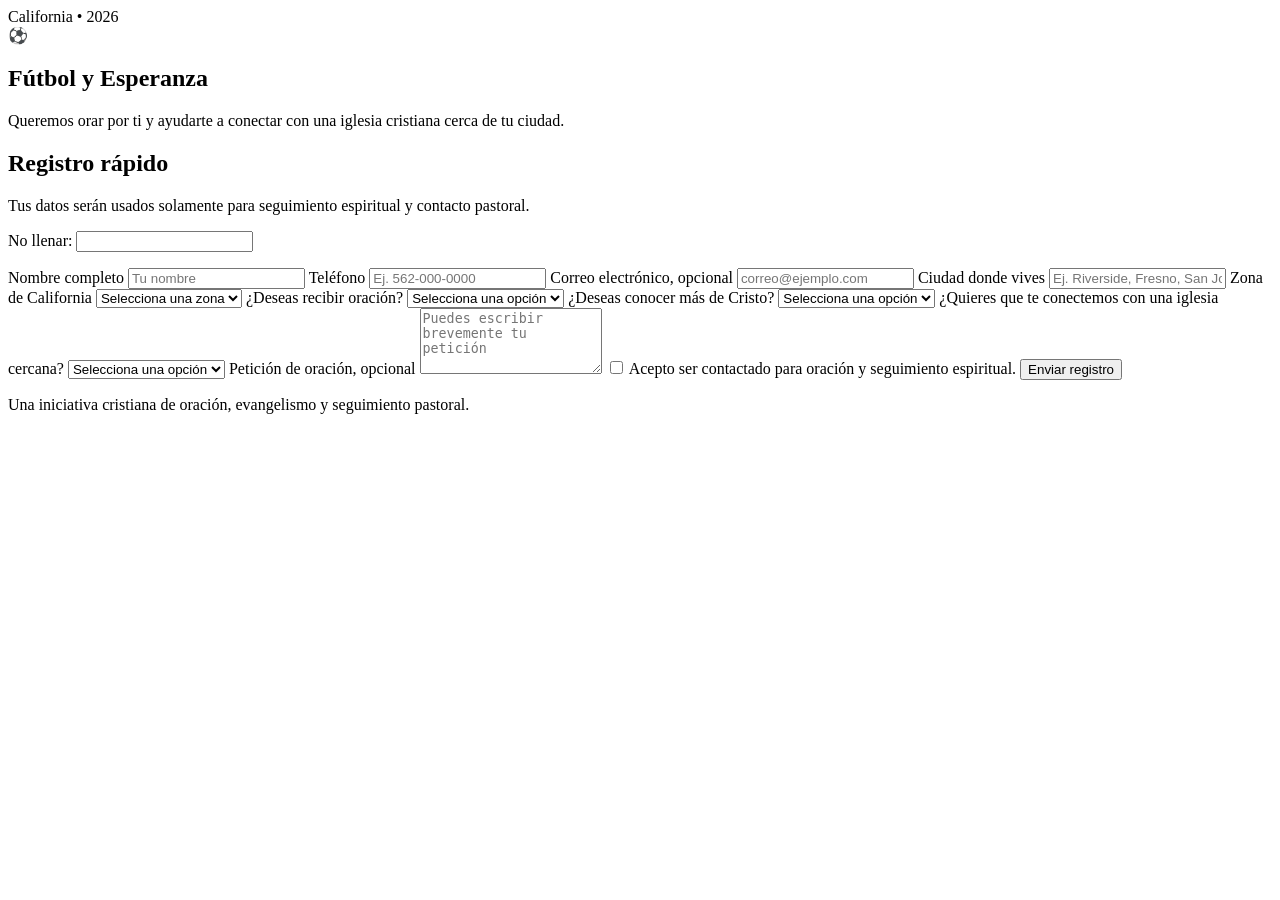
==== index.html @ f5dc72fe "Create index.html for registration page This HTML file serves as a registration page for a Christian" ====
<!DOCTYPE html>
<html lang="es">
<head>
  <meta charset="UTF-8" />
  <meta name="viewport" content="width=device-width, initial-scale=1.0" />

  <title>Fútbol y Esperanza 2026</title>
  <meta name="description" content="Registro evangelístico para conectar personas con oración, seguimiento espiritual e iglesias cristianas en California." />

  <link rel="stylesheet" href="styles.css" />
</head>

<body>
  <main class="app-shell">
    <section class="hero">
      <div class="badge">California • 2026</div>

      <div class="ball-icon" aria-hidden="true">⚽</div>

      <h1>Fútbol y Esperanza</h1>

      <p class="subtitle">
        Queremos orar por ti y ayudarte a conectar con una iglesia cristiana cerca de tu ciudad.
      </p>
    </section>

    <section class="card">
      <h2>Registro rápido</h2>
      <p class="small-text">
        Tus datos serán usados solamente para seguimiento espiritual y contacto pastoral.
      </p>

      <form name="registro-evangelismo"
            method="POST"
            data-netlify="true"
            netlify-honeypot="bot-field"
            action="/gracias.html">

        <input type="hidden" name="form-name" value="registro-evangelismo" />

        <p class="hidden">
          <label>No llenar: <input name="bot-field" /></label>
        </p>

        <label for="nombre">Nombre completo</label>
        <input id="nombre" name="nombre" type="text" placeholder="Tu nombre" required />

        <label for="telefono">Teléfono</label>
        <input id="telefono" name="telefono" type="tel" placeholder="Ej. 562-000-0000" required />

        <label for="email">Correo electrónico, opcional</label>
        <input id="email" name="email" type="email" placeholder="correo@ejemplo.com" />

        <label for="ciudad">Ciudad donde vives</label>
        <input id="ciudad" name="ciudad" type="text" placeholder="Ej. Riverside, Fresno, San José" required />

        <label for="zona">Zona de California</label>
        <select id="zona" name="zona_california" required>
          <option value="">Selecciona una zona</option>
          <option value="Norte de California">Norte de California</option>
          <option value="Centro de California">Centro de California</option>
          <option value="Sur de California">Sur de California</option>
          <option value="No estoy seguro">No estoy seguro</option>
        </select>

        <label for="oracion">¿Deseas recibir oración?</label>
        <select id="oracion" name="desea_oracion" required>
          <option value="">Selecciona una opción</option>
          <option value="Sí">Sí</option>
          <option value="No">No</option>
        </select>

        <label for="cristo">¿Deseas conocer más de Cristo?</label>
        <select id="cristo" name="desea_conocer_cristo" required>
          <option value="">Selecciona una opción</option>
          <option value="Sí">Sí</option>
          <option value="No">No</option>
        </select>

        <label for="iglesia">¿Quieres que te conectemos con una iglesia cercana?</label>
        <select id="iglesia" name="desea_conexion_iglesia" required>
          <option value="">Selecciona una opción</option>
          <option value="Sí">Sí</option>
          <option value="No">No</option>
        </select>

        <label for="peticion">Petición de oración, opcional</label>
        <textarea id="peticion" name="peticion_oracion" rows="4" placeholder="Puedes escribir brevemente tu petición"></textarea>

        <label class="checkbox">
          <input type="checkbox" name="consentimiento_contacto" value="Sí" required />
          Acepto ser contactado para oración y seguimiento espiritual.
        </label>

        <button type="submit">Enviar registro</button>
      </form>
    </section>

    <footer>
      <p>Una iniciativa cristiana de oración, evangelismo y seguimiento pastoral.</p>
    </footer>
  </main>
</body>
</html>
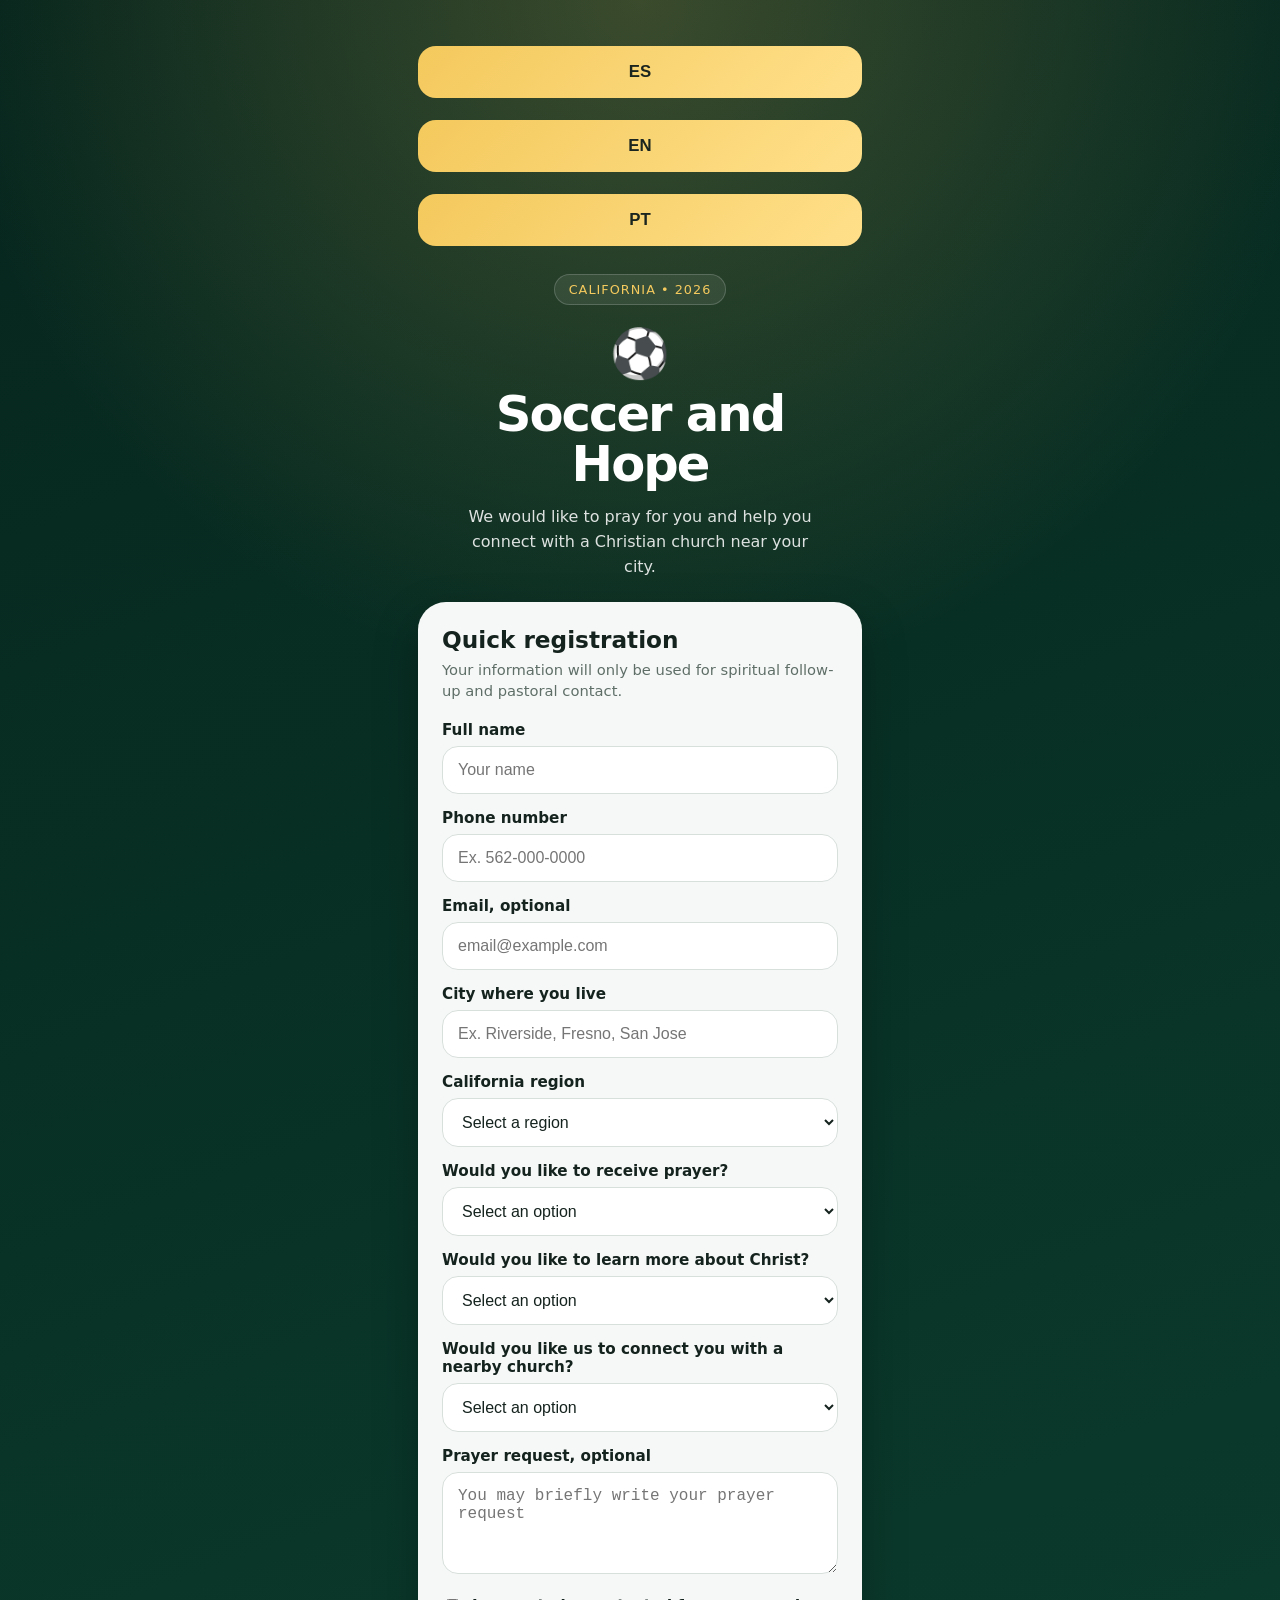
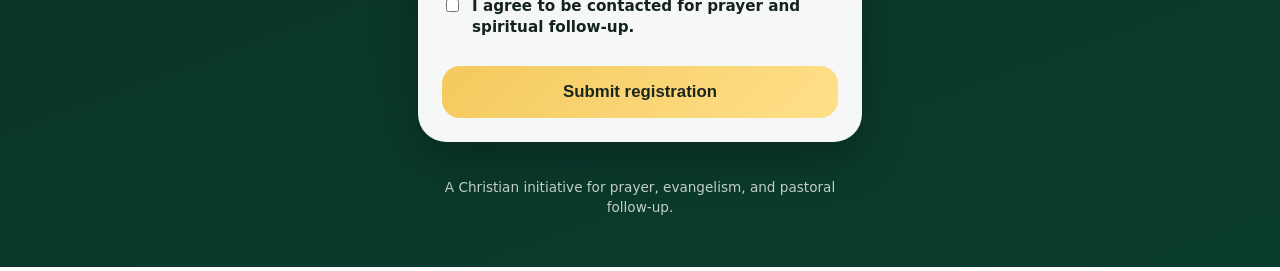
==== commit e7545f89: "Add script tag for app.js in index.html" ====
--- a/index.html
+++ b/index.html
@@ -100,5 +100,6 @@
       <p>Una iniciativa cristiana de oración, evangelismo y seguimiento pastoral.</p>
     </footer>
   </main>
+  <script src="app.js"></script>
 </body>
 </html>
--- a/styles.css
+++ b/styles.css
@@ -0,0 +1,181 @@
+:root {
+  --green: #0b3d2e;
+  --deep-green: #06251d;
+  --gold: #f4c95d;
+  --white: #ffffff;
+  --soft-white: #f6f8f7;
+  --text: #15231e;
+  --muted: #5f6f68;
+  --border: rgba(255, 255, 255, 0.18);
+  --shadow: 0 18px 45px rgba(0, 0, 0, 0.25);
+}
+
+* {
+  box-sizing: border-box;
+}
+
+body {
+  margin: 0;
+  font-family: system-ui, -apple-system, BlinkMacSystemFont, "Segoe UI", sans-serif;
+  background:
+    radial-gradient(circle at top, rgba(244, 201, 93, 0.22), transparent 35%),
+    linear-gradient(160deg, var(--deep-green), var(--green));
+  color: var(--white);
+  min-height: 100vh;
+}
+
+.app-shell {
+  width: 100%;
+  max-width: 480px;
+  margin: 0 auto;
+  min-height: 100vh;
+  padding: 24px 18px 36px;
+}
+
+.hero {
+  text-align: center;
+  padding: 28px 10px 22px;
+}
+
+.badge {
+  display: inline-block;
+  padding: 7px 14px;
+  border: 1px solid var(--border);
+  border-radius: 999px;
+  font-size: 0.8rem;
+  letter-spacing: 0.08em;
+  text-transform: uppercase;
+  color: var(--gold);
+  background: rgba(255, 255, 255, 0.08);
+}
+
+.ball-icon {
+  font-size: 3rem;
+  margin: 20px 0 8px;
+}
+
+h1 {
+  margin: 0;
+  font-size: clamp(2.1rem, 8vw, 3.1rem);
+  line-height: 1;
+  letter-spacing: -0.04em;
+}
+
+.subtitle {
+  margin: 16px auto 0;
+  max-width: 360px;
+  font-size: 1rem;
+  line-height: 1.55;
+  color: rgba(255, 255, 255, 0.86);
+}
+
+.card {
+  background: var(--soft-white);
+  color: var(--text);
+  border-radius: 28px;
+  padding: 24px;
+  box-shadow: var(--shadow);
+}
+
+.card h2 {
+  margin: 0 0 6px;
+  font-size: 1.45rem;
+}
+
+.small-text {
+  margin: 0 0 20px;
+  color: var(--muted);
+  font-size: 0.92rem;
+  line-height: 1.45;
+}
+
+label {
+  display: block;
+  margin: 15px 0 7px;
+  font-weight: 700;
+  font-size: 0.95rem;
+}
+
+input,
+select,
+textarea {
+  width: 100%;
+  border: 1px solid #d8e0dc;
+  border-radius: 16px;
+  padding: 14px 15px;
+  font-size: 1rem;
+  background: #ffffff;
+  color: var(--text);
+  outline: none;
+}
+
+input:focus,
+select:focus,
+textarea:focus {
+  border-color: var(--green);
+  box-shadow: 0 0 0 3px rgba(11, 61, 46, 0.12);
+}
+
+textarea {
+  resize: vertical;
+}
+
+.checkbox {
+  display: flex;
+  align-items: flex-start;
+  gap: 10px;
+  font-weight: 600;
+  line-height: 1.35;
+  margin-top: 18px;
+}
+
+.checkbox input {
+  width: auto;
+  margin-top: 3px;
+}
+
+button {
+  width: 100%;
+  margin-top: 22px;
+  border: none;
+  border-radius: 18px;
+  padding: 16px;
+  background: linear-gradient(135deg, var(--gold), #ffe08a);
+  color: #1b251f;
+  font-size: 1.05rem;
+  font-weight: 800;
+  cursor: pointer;
+}
+
+button:active {
+  transform: scale(0.99);
+}
+
+footer {
+  text-align: center;
+  padding: 22px 8px 0;
+  color: rgba(255, 255, 255, 0.75);
+  font-size: 0.85rem;
+  line-height: 1.45;
+}
+
+.hidden {
+  display: none;
+}
+
+.thank-you {
+  display: flex;
+  align-items: center;
+  justify-content: center;
+}
+
+.home-link {
+  display: inline-block;
+  margin-top: 24px;
+  padding: 14px 18px;
+  border-radius: 999px;
+  background: var(--gold);
+  color: #1b251f;
+  text-decoration: none;
+  font-weight: 800;
+}
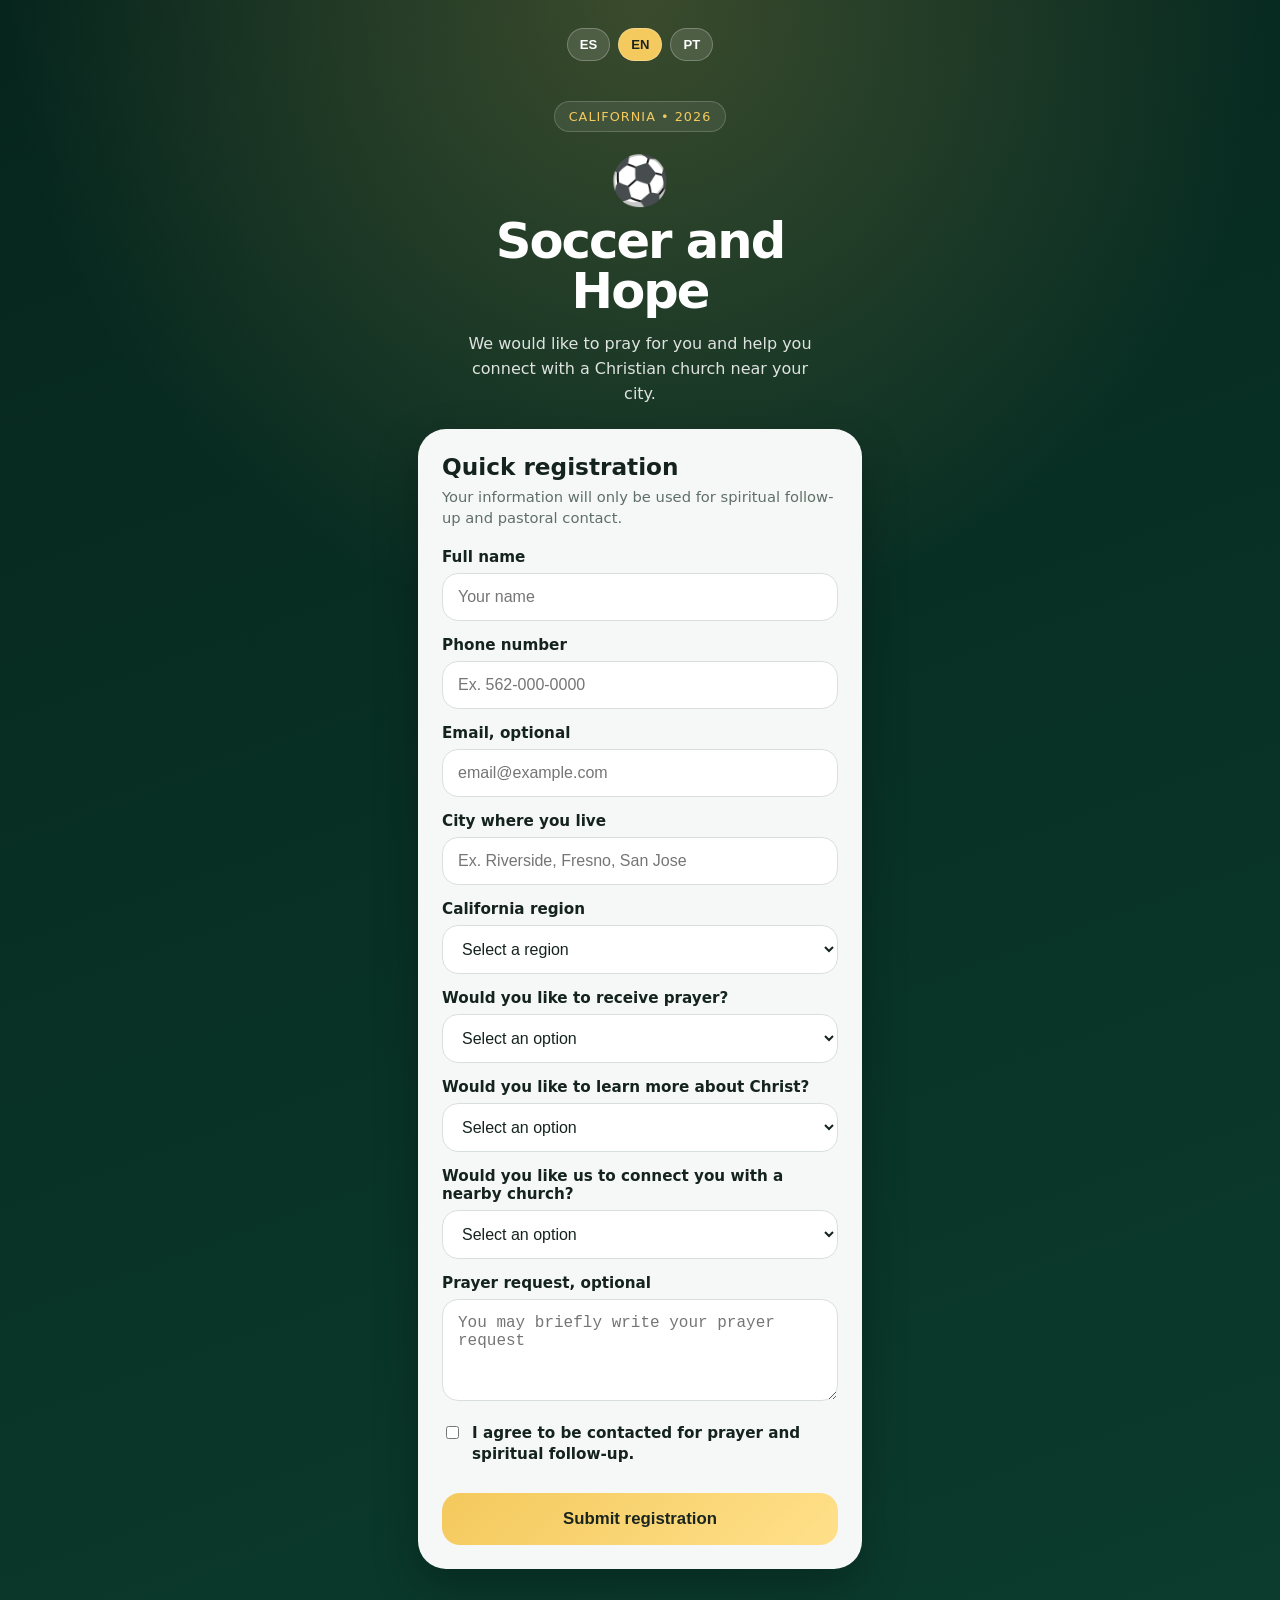
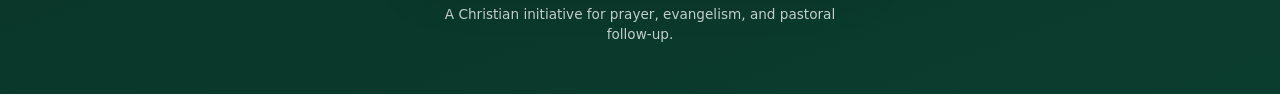
==== commit 4d47dfc1: "Fix form attributes in index.html" ====
--- a/index.html
+++ b/index.html
@@ -30,11 +30,12 @@
         Tus datos serán usados solamente para seguimiento espiritual y contacto pastoral.
       </p>
 
-      <form name="registro-evangelismo"
-            method="POST"
-            data-netlify="true"
-            netlify-honeypot="bot-field"
-            action="/gracias.html">
+     <form name="registro-evangelismo"
+      method="POST"
+      netlify
+      data-netlify="true"
+      netlify-honeypot="bot-field"
+      action="/gracias.html">
 
         <input type="hidden" name="form-name" value="registro-evangelismo" />
 
--- a/styles.css
+++ b/styles.css
@@ -179,3 +179,27 @@
   text-decoration: none;
   font-weight: 800;
 }
+.language-switcher {
+  display: flex;
+  justify-content: center;
+  gap: 8px;
+  margin: 4px 0 12px;
+}
+
+.language-btn {
+  width: auto;
+  margin: 0;
+  padding: 8px 12px;
+  border-radius: 999px;
+  border: 1px solid rgba(255, 255, 255, 0.25);
+  background: rgba(255, 255, 255, 0.12);
+  color: #ffffff;
+  font-size: 0.82rem;
+  font-weight: 800;
+  cursor: pointer;
+}
+
+.language-btn.active {
+  background: #f4c95d;
+  color: #1b251f;
+}
